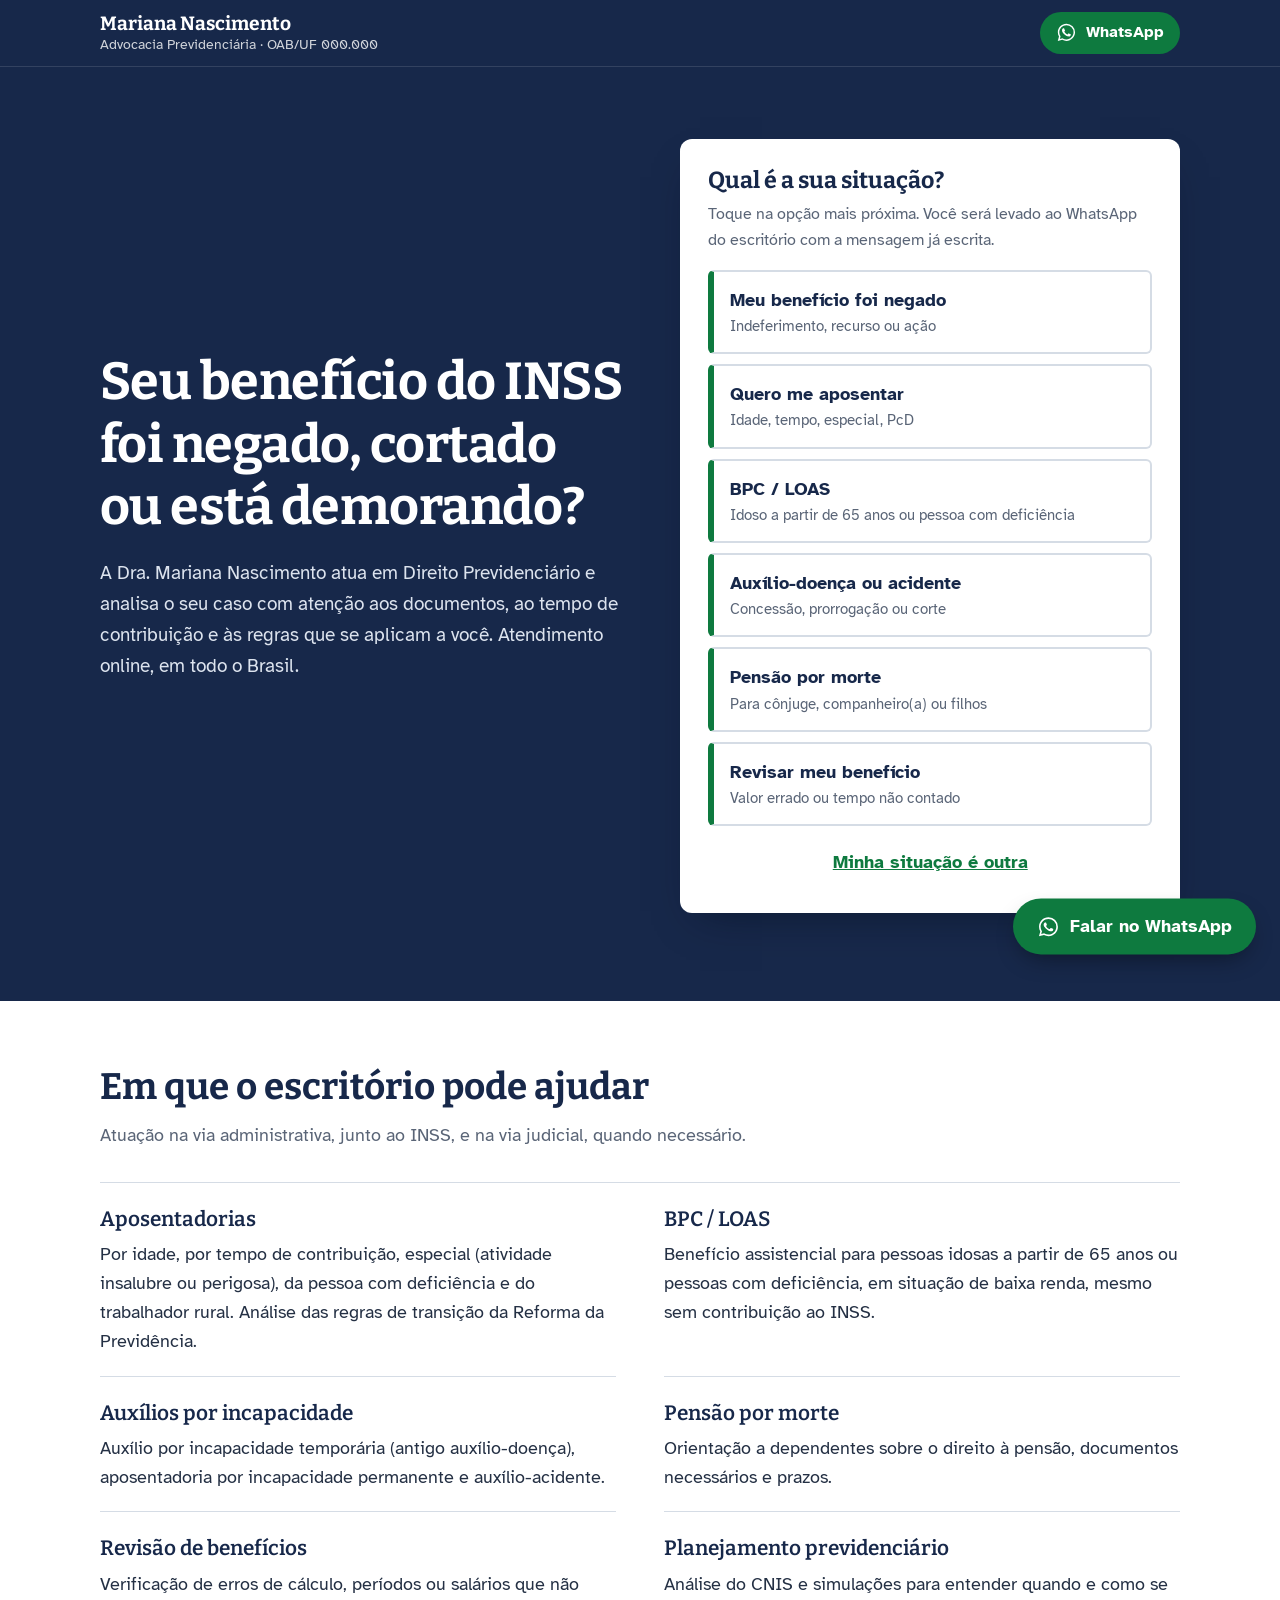
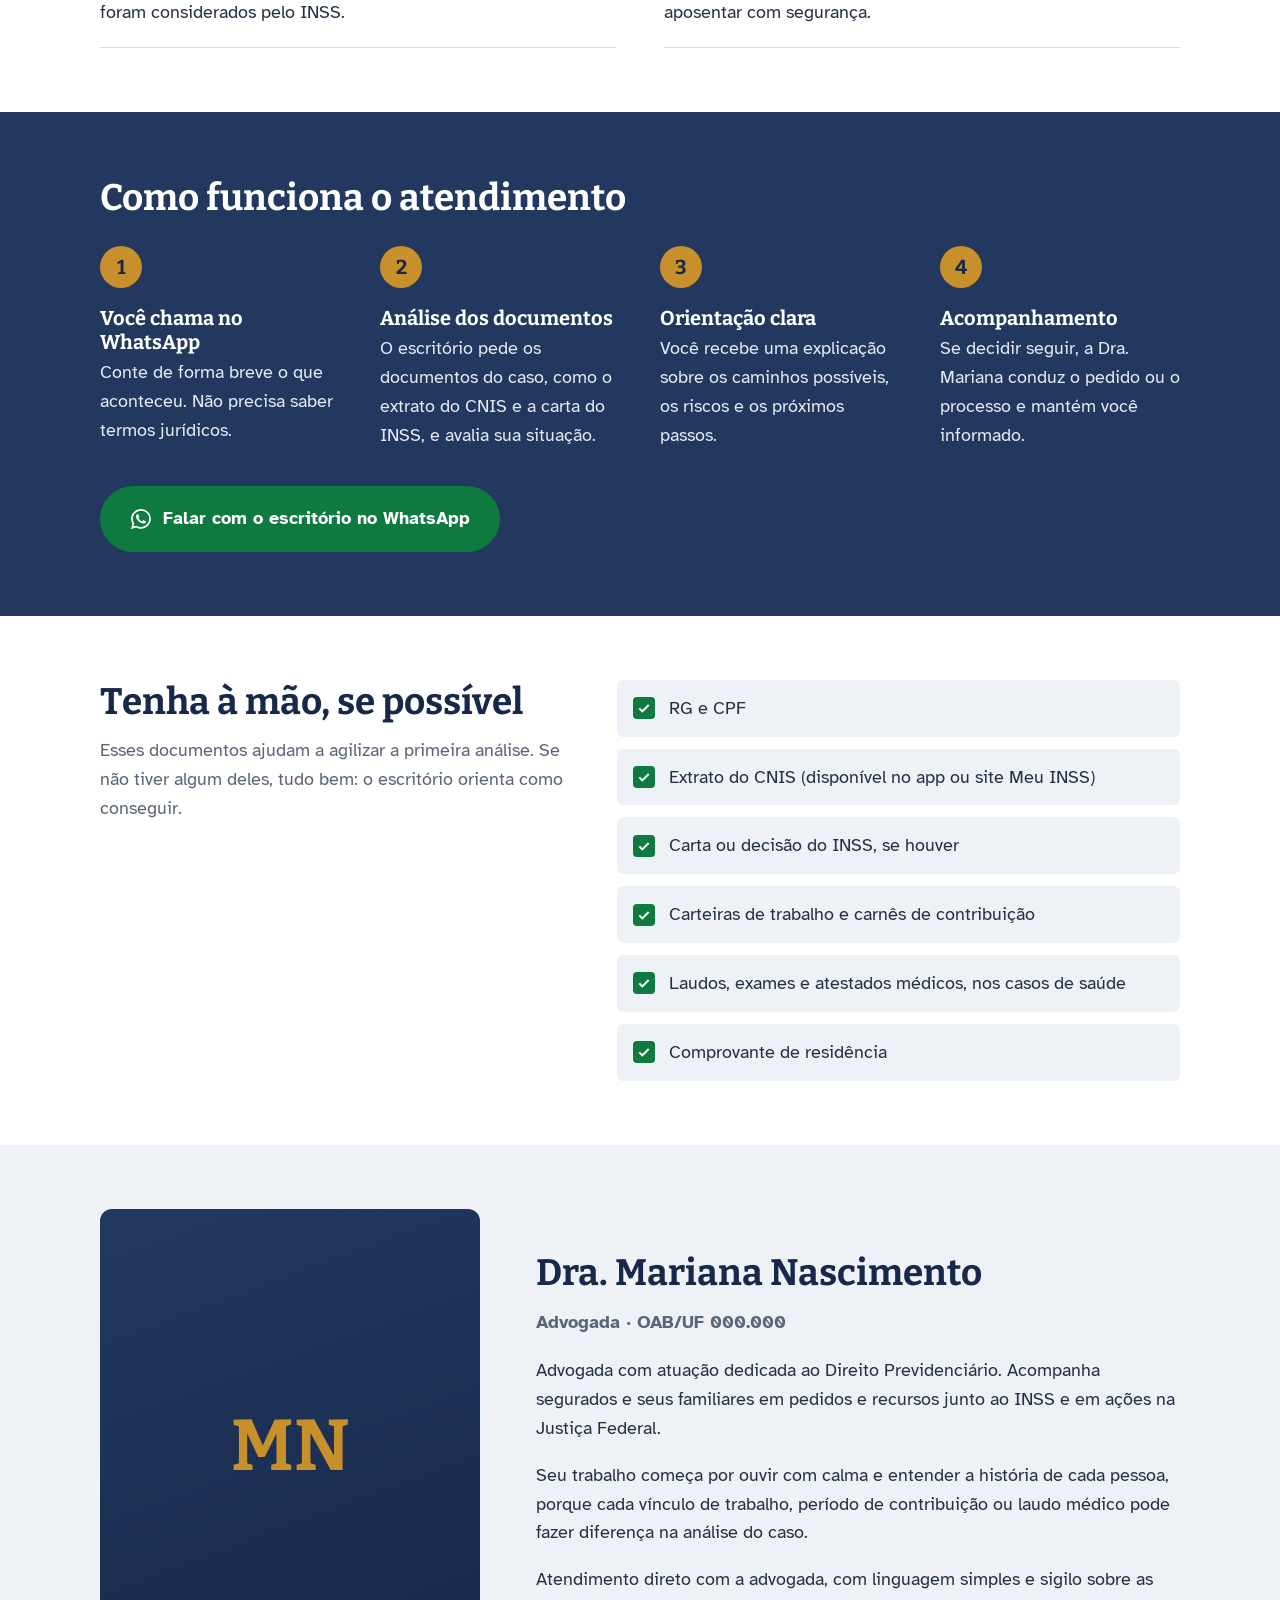
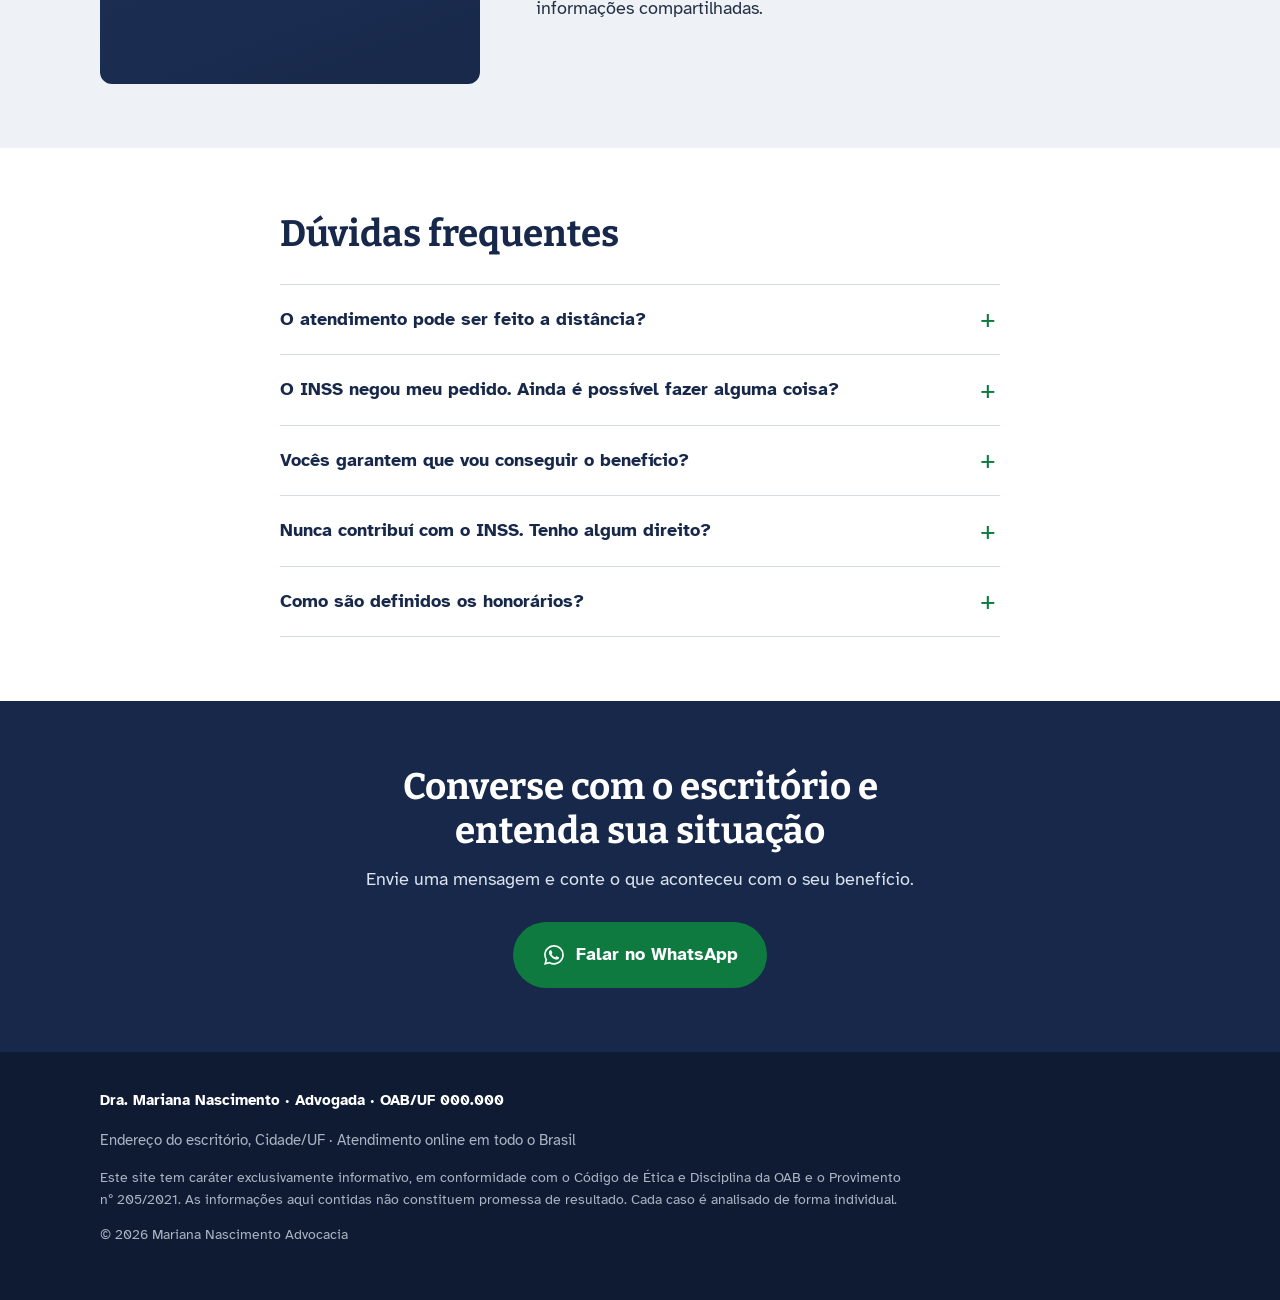
==== index.html @ aece4ea6 "Landing page Dra. Mariana Nascimento - versão para aprovação Co-Authored-By: Claude Opus 5.5 <norepl" ====
<!DOCTYPE html>
<html lang="pt-BR">
<head>
<meta charset="UTF-8">
<meta name="viewport" content="width=device-width, initial-scale=1">
<title>Dra. Mariana Nascimento | Advocacia Previdenciária</title>
<meta name="description" content="Orientação jurídica em aposentadorias, BPC/LOAS, auxílios, pensão por morte e revisão de benefícios do INSS. Atendimento pelo WhatsApp, online em todo o Brasil.">
<meta name="robots" content="noindex, nofollow"><!-- remover após aprovação -->
<meta property="og:title" content="Dra. Mariana Nascimento | Advocacia Previdenciária">
<meta property="og:description" content="Aposentadorias, BPC/LOAS, auxílios, pensões e revisões do INSS. Fale com o escritório pelo WhatsApp.">
<meta name="theme-color" content="#17284A">
<link rel="preconnect" href="https://fonts.googleapis.com">
<link rel="preconnect" href="https://fonts.gstatic.com" crossorigin>
<link href="https://fonts.googleapis.com/css2?family=Atkinson+Hyperlegible:wght@400;700&family=Bitter:wght@500;600;700&display=swap" rel="stylesheet">
<link rel="stylesheet" href="style.css">

<!-- Google Ads: substitua AW-XXXXXXXXX e o rótulo de conversão em script.js -->
<!--
<script async src="https://www.googletagmanager.com/gtag/js?id=AW-XXXXXXXXX"></script>
<script>window.dataLayer=window.dataLayer||[];function gtag(){dataLayer.push(arguments);}gtag('js',new Date());gtag('config','AW-XXXXXXXXX');</script>
-->
</head>
<body>

<header class="topbar">
  <div class="wrap topbar__inner">
    <div class="brand">
      <span class="brand__name">Mariana Nascimento</span>
      <span class="brand__meta">Advocacia Previdenciária · OAB/UF 000.000</span>
    </div>
    <a class="btn btn--wa btn--sm js-wa" data-msg="Olá! Vim pelo site e gostaria de falar com o escritório sobre uma questão com o INSS." href="#">
      <svg class="ico" aria-hidden="true"><use href="#wa"/></svg> WhatsApp
    </a>
  </div>
</header>

<main>

<!-- HERO -->
<section class="hero">
  <div class="wrap hero__grid">
    <div class="hero__text">
      <h1>Seu benefício do INSS foi negado, cortado ou está demorando?</h1>
      <p class="lead">A Dra. Mariana Nascimento atua em Direito Previdenciário e analisa o seu caso com atenção aos documentos, ao tempo de contribuição e às regras que se aplicam a você. Atendimento online, em todo o Brasil.</p>
    </div>

    <div class="picker" aria-labelledby="picker-title">
      <h2 id="picker-title" class="picker__title">Qual é a sua situação?</h2>
      <p class="picker__hint">Toque na opção mais próxima. Você será levado ao WhatsApp do escritório com a mensagem já escrita.</p>
      <ul class="picker__list">
        <li><a class="situ js-wa" href="#" data-msg="Olá! Meu pedido de benefício foi NEGADO pelo INSS e gostaria de uma análise do meu caso.">
          <span class="situ__t">Meu benefício foi negado</span><span class="situ__d">Indeferimento, recurso ou ação</span></a></li>
        <li><a class="situ js-wa" href="#" data-msg="Olá! Quero me APOSENTAR e gostaria de saber quais regras se aplicam ao meu caso.">
          <span class="situ__t">Quero me aposentar</span><span class="situ__d">Idade, tempo, especial, PcD</span></a></li>
        <li><a class="situ js-wa" href="#" data-msg="Olá! Gostaria de orientação sobre o BPC/LOAS (benefício para idoso ou pessoa com deficiência).">
          <span class="situ__t">BPC / LOAS</span><span class="situ__d">Idoso a partir de 65 anos ou pessoa com deficiência</span></a></li>
        <li><a class="situ js-wa" href="#" data-msg="Olá! Preciso de orientação sobre AUXÍLIO POR INCAPACIDADE (auxílio-doença) ou auxílio-acidente.">
          <span class="situ__t">Auxílio-doença ou acidente</span><span class="situ__d">Concessão, prorrogação ou corte</span></a></li>
        <li><a class="situ js-wa" href="#" data-msg="Olá! Gostaria de orientação sobre PENSÃO POR MORTE.">
          <span class="situ__t">Pensão por morte</span><span class="situ__d">Para cônjuge, companheiro(a) ou filhos</span></a></li>
        <li><a class="situ js-wa" href="#" data-msg="Olá! Já recebo um benefício e gostaria de saber se o valor pode ser REVISADO.">
          <span class="situ__t">Revisar meu benefício</span><span class="situ__d">Valor errado ou tempo não contado</span></a></li>
      </ul>
      <a class="other js-wa" href="#" data-msg="Olá! Vim pelo site e minha situação com o INSS é outra. Posso explicar?">Minha situação é outra</a>
    </div>
  </div>
</section>

<!-- AREAS -->
<section class="section" id="areas">
  <div class="wrap">
    <h2 class="h2">Em que o escritório pode ajudar</h2>
    <p class="section__intro">Atuação na via administrativa, junto ao INSS, e na via judicial, quando necessário.</p>
    <dl class="areas">
      <div class="area"><dt>Aposentadorias</dt><dd>Por idade, por tempo de contribuição, especial (atividade insalubre ou perigosa), da pessoa com deficiência e do trabalhador rural. Análise das regras de transição da Reforma da Previdência.</dd></div>
      <div class="area"><dt>BPC / LOAS</dt><dd>Benefício assistencial para pessoas idosas a partir de 65 anos ou pessoas com deficiência, em situação de baixa renda, mesmo sem contribuição ao INSS.</dd></div>
      <div class="area"><dt>Auxílios por incapacidade</dt><dd>Auxílio por incapacidade temporária (antigo auxílio-doença), aposentadoria por incapacidade permanente e auxílio-acidente.</dd></div>
      <div class="area"><dt>Pensão por morte</dt><dd>Orientação a dependentes sobre o direito à pensão, documentos necessários e prazos.</dd></div>
      <div class="area"><dt>Revisão de benefícios</dt><dd>Verificação de erros de cálculo, períodos ou salários que não foram considerados pelo INSS.</dd></div>
      <div class="area"><dt>Planejamento previdenciário</dt><dd>Análise do CNIS e simulações para entender quando e como se aposentar com segurança.</dd></div>
    </dl>
  </div>
</section>

<!-- COMO FUNCIONA -->
<section class="section section--ink" id="como-funciona">
  <div class="wrap">
    <h2 class="h2">Como funciona o atendimento</h2>
    <ol class="steps">
      <li><h3>Você chama no WhatsApp</h3><p>Conte de forma breve o que aconteceu. Não precisa saber termos jurídicos.</p></li>
      <li><h3>Análise dos documentos</h3><p>O escritório pede os documentos do caso, como o extrato do CNIS e a carta do INSS, e avalia sua situação.</p></li>
      <li><h3>Orientação clara</h3><p>Você recebe uma explicação sobre os caminhos possíveis, os riscos e os próximos passos.</p></li>
      <li><h3>Acompanhamento</h3><p>Se decidir seguir, a Dra. Mariana conduz o pedido ou o processo e mantém você informado.</p></li>
    </ol>
    <a class="btn btn--wa btn--lg js-wa" href="#" data-msg="Olá! Vim pelo site e gostaria de iniciar o atendimento sobre meu caso com o INSS.">
      <svg class="ico" aria-hidden="true"><use href="#wa"/></svg> Falar com o escritório no WhatsApp
    </a>
  </div>
</section>

<!-- DOCUMENTOS -->
<section class="section" id="documentos">
  <div class="wrap docs">
    <div>
      <h2 class="h2">Tenha à mão, se possível</h2>
      <p class="section__intro">Esses documentos ajudam a agilizar a primeira análise. Se não tiver algum deles, tudo bem: o escritório orienta como conseguir.</p>
    </div>
    <ul class="checklist">
      <li>RG e CPF</li>
      <li>Extrato do CNIS (disponível no app ou site Meu INSS)</li>
      <li>Carta ou decisão do INSS, se houver</li>
      <li>Carteiras de trabalho e carnês de contribuição</li>
      <li>Laudos, exames e atestados médicos, nos casos de saúde</li>
      <li>Comprovante de residência</li>
    </ul>
  </div>
</section>

<!-- SOBRE -->
<section class="section section--paper" id="sobre">
  <div class="wrap about">
    <figure class="about__photo">
      <!-- Substitua por <img src="mariana.jpg" alt="Dra. Mariana Nascimento"> -->
      <div class="photo-ph" role="img" aria-label="Foto da Dra. Mariana Nascimento">
        <span>MN</span>
      </div>
    </figure>
    <div class="about__text">
      <h2 class="h2">Dra. Mariana Nascimento</h2>
      <p class="about__oab">Advogada · OAB/UF 000.000</p>
      <p>Advogada com atuação dedicada ao Direito Previdenciário. Acompanha segurados e seus familiares em pedidos e recursos junto ao INSS e em ações na Justiça Federal.</p>
      <p>Seu trabalho começa por ouvir com calma e entender a história de cada pessoa, porque cada vínculo de trabalho, período de contribuição ou laudo médico pode fazer diferença na análise do caso.</p>
      <p>Atendimento direto com a advogada, com linguagem simples e sigilo sobre as informações compartilhadas.</p>
      <!-- Inserir formação e pós-graduação reais da Dra. Mariana -->
    </div>
  </div>
</section>

<!-- FAQ -->
<section class="section" id="duvidas">
  <div class="wrap wrap--narrow">
    <h2 class="h2">Dúvidas frequentes</h2>
    <div class="faq">
      <details>
        <summary>O atendimento pode ser feito a distância?</summary>
        <p>Sim. O atendimento é feito pelo WhatsApp e, quando necessário, por chamada de vídeo. Os documentos podem ser enviados por foto ou PDF. Assim é possível atender pessoas de qualquer estado.</p>
      </details>
      <details>
        <summary>O INSS negou meu pedido. Ainda é possível fazer alguma coisa?</summary>
        <p>Em muitos casos, sim. Pode ser possível apresentar recurso administrativo ou buscar o direito na Justiça. Cada situação depende dos motivos da negativa e dos documentos disponíveis, por isso a análise individual é importante.</p>
      </details>
      <details>
        <summary>Vocês garantem que vou conseguir o benefício?</summary>
        <p>Não. Pelo Código de Ética da OAB, nenhum advogado pode prometer resultado. O compromisso do escritório é com uma análise técnica, honesta e transparente sobre as chances e os caminhos do seu caso.</p>
      </details>
      <details>
        <summary>Nunca contribuí com o INSS. Tenho algum direito?</summary>
        <p>Pessoas idosas a partir de 65 anos ou pessoas com deficiência em situação de baixa renda podem ter direito ao BPC/LOAS, que não exige contribuição. Os critérios de renda e de deficiência precisam ser avaliados.</p>
      </details>
      <details>
        <summary>Como são definidos os honorários?</summary>
        <p>Os honorários são explicados com clareza antes de qualquer contratação, de acordo com o tipo de caso e a tabela da OAB. Nada é cobrado sem que você esteja de acordo.</p>
      </details>
    </div>
  </div>
</section>

<!-- CTA FINAL -->
<section class="final">
  <div class="wrap final__inner">
    <h2>Converse com o escritório e entenda sua situação</h2>
    <p>Envie uma mensagem e conte o que aconteceu com o seu benefício.</p>
    <a class="btn btn--wa btn--lg js-wa" href="#" data-msg="Olá! Vim pelo site e gostaria de falar sobre meu caso com o INSS.">
      <svg class="ico" aria-hidden="true"><use href="#wa"/></svg> Falar no WhatsApp
    </a>
  </div>
</section>

</main>

<footer class="footer">
  <div class="wrap">
    <p class="footer__name">Dra. Mariana Nascimento · Advogada · OAB/UF 000.000</p>
    <p>Endereço do escritório, Cidade/UF · Atendimento online em todo o Brasil</p>
    <p class="footer__legal">Este site tem caráter exclusivamente informativo, em conformidade com o Código de Ética e Disciplina da OAB e o Provimento nº 205/2021. As informações aqui contidas não constituem promessa de resultado. Cada caso é analisado de forma individual.</p>
    <p class="footer__legal">© <span id="ano">2026</span> Mariana Nascimento Advocacia</p>
  </div>
</footer>

<!-- Barra fixa do WhatsApp (celular) -->
<a class="sticky-wa js-wa" href="#" data-msg="Olá! Vim pelo site e gostaria de falar com o escritório sobre uma questão com o INSS." aria-label="Falar no WhatsApp">
  <svg class="ico" aria-hidden="true"><use href="#wa"/></svg> Falar no WhatsApp
</a>

<svg width="0" height="0" style="position:absolute" aria-hidden="true">
  <symbol id="wa" viewBox="0 0 24 24"><path fill="currentColor" d="M12.04 2C6.58 2 2.13 6.45 2.13 11.91c0 1.75.46 3.45 1.32 4.95L2.05 22l5.25-1.38a9.9 9.9 0 0 0 4.74 1.21h.01c5.46 0 9.91-4.45 9.91-9.91A9.85 9.85 0 0 0 12.04 2Zm0 18.15h-.01a8.23 8.23 0 0 1-4.19-1.15l-.3-.18-3.12.82.83-3.04-.2-.31a8.2 8.2 0 0 1-1.26-4.38c0-4.54 3.7-8.23 8.25-8.23a8.2 8.2 0 0 1 8.23 8.24c0 4.54-3.7 8.23-8.23 8.23Zm4.52-6.16c-.25-.12-1.47-.72-1.7-.81-.22-.08-.39-.12-.56.13-.17.25-.64.81-.78.97-.14.17-.29.19-.54.06-.25-.12-1.05-.39-1.99-1.23-.74-.66-1.23-1.47-1.38-1.72-.14-.25-.02-.38.11-.51.11-.11.25-.29.37-.43.13-.15.17-.25.25-.42.08-.17.04-.31-.02-.43-.06-.13-.56-1.35-.77-1.85-.2-.48-.41-.42-.56-.43h-.48a.92.92 0 0 0-.67.31c-.23.25-.87.85-.87 2.08 0 1.22.89 2.4 1.02 2.57.12.17 1.75 2.67 4.24 3.74.59.26 1.05.41 1.41.52.59.19 1.13.16 1.56.1.48-.07 1.47-.6 1.67-1.18.21-.58.21-1.07.15-1.18-.06-.1-.23-.17-.48-.29Z"/></symbol>
</svg>

<script src="script.js"></script>
</body>
</html>
---- style.css ----
:root{
  --ink:#17284A;
  --ink-2:#22385F;
  --paper:#EEF2F6;
  --white:#FFFFFF;
  --text:#243044;
  --muted:#5A6577;
  --line:#D5DCE5;
  --wa:#0E7A3F;
  --wa-hover:#0A6232;
  --ochre:#C8902B;
  --serif:"Bitter", Georgia, serif;
  --sans:"Atkinson Hyperlegible", system-ui, -apple-system, "Segoe UI", sans-serif;
  --radius-sm:6px;
  --radius:12px;
}
*{box-sizing:border-box}
html{scroll-behavior:smooth;-webkit-text-size-adjust:100%}
body{margin:0;font-family:var(--sans);font-size:1.125rem;line-height:1.6;color:var(--text);background:var(--white)}
img{max-width:100%;display:block}
h1,h2,h3{font-family:var(--serif);color:var(--ink);line-height:1.2;margin:0}
p{margin:0 0 1em}
a{color:inherit}
:focus-visible{outline:3px solid var(--ochre);outline-offset:3px}

.wrap{width:100%;max-width:1120px;margin:0 auto;padding:0 20px}
.wrap--narrow{max-width:760px}

/* Buttons */
.btn{display:inline-flex;align-items:center;justify-content:center;gap:.55em;font-family:var(--sans);font-weight:700;text-decoration:none;border-radius:999px;transition:background-color .15s}
.btn--wa{background:var(--wa);color:var(--white)}
.btn--wa:hover{background:var(--wa-hover)}
.btn--sm{padding:.5em 1em;font-size:1rem}
.btn--lg{padding:1em 1.6em;font-size:1.15rem;min-height:56px}
.ico{width:1.3em;height:1.3em;flex:none}

/* Top bar */
.topbar{background:var(--ink);color:var(--white);border-bottom:1px solid rgba(255,255,255,.12)}
.topbar__inner{display:flex;align-items:center;justify-content:space-between;gap:16px;padding-top:12px;padding-bottom:12px}
.brand{display:flex;flex-direction:column;line-height:1.25}
.brand__name{font-family:var(--serif);font-weight:700;font-size:1.2rem}
.brand__meta{font-size:.85rem;opacity:.8}

/* Hero */
.hero{background:var(--ink);color:var(--white);padding:40px 0 56px}
.hero__grid{display:grid;gap:32px}
.hero h1{color:var(--white);font-size:clamp(2rem,6.4vw,3.25rem);font-weight:700;letter-spacing:-.01em;max-width:18ch}
.lead{font-size:1.2rem;margin-top:20px;color:#DCE3EE;max-width:36em}

.picker{background:var(--white);color:var(--text);border-radius:var(--radius);padding:24px 20px 20px;box-shadow:0 18px 40px -20px rgba(4,12,28,.6)}
.picker__title{font-size:1.45rem}
.picker__hint{color:var(--muted);font-size:1rem;margin:8px 0 16px}
.picker__list{list-style:none;margin:0;padding:0;display:grid;gap:10px}
.situ{display:flex;flex-direction:column;padding:14px 16px;min-height:56px;border:2px solid var(--line);border-left:6px solid var(--wa);border-radius:var(--radius-sm);text-decoration:none;background:var(--white);transition:border-color .15s, background-color .15s}
.situ:hover{border-color:var(--wa);background:#F3FAF6}
.situ__t{font-weight:700;font-size:1.1rem;color:var(--ink)}
.situ__d{font-size:.95rem;color:var(--muted)}
.other{display:block;text-align:center;margin-top:14px;font-weight:700;color:var(--wa);padding:8px}

/* Sections */
.section{padding:64px 0}
.section--paper{background:var(--paper)}
.section--ink{background:var(--ink-2);color:#E4EAF3}
.section--ink .h2,.section--ink h3{color:var(--white)}
.h2{font-size:clamp(1.65rem,4.5vw,2.3rem);margin-bottom:12px}
.section__intro{color:var(--muted);max-width:40em;margin-bottom:32px}

/* Areas */
.areas{margin:0;display:grid;gap:0;border-top:1px solid var(--line)}
.area{padding:20px 0;border-bottom:1px solid var(--line)}
.area dt{font-family:var(--serif);font-weight:600;font-size:1.3rem;color:var(--ink);margin-bottom:4px}
.area dd{margin:0;color:var(--text);max-width:42em}

/* Steps */
.steps{list-style:none;margin:28px 0 36px;padding:0;display:grid;gap:24px;counter-reset:s}
.steps li{counter-increment:s;position:relative;padding-left:60px}
.steps li::before{content:counter(s);position:absolute;left:0;top:-2px;width:42px;height:42px;border-radius:50%;background:var(--ochre);color:var(--ink);font-family:var(--serif);font-weight:700;font-size:1.25rem;display:flex;align-items:center;justify-content:center}
.steps h3{font-size:1.25rem;margin-bottom:4px}
.steps p{margin:0}

/* Docs */
.docs{display:grid;gap:8px}
.checklist{list-style:none;margin:0;padding:0;display:grid;gap:12px}
.checklist li{position:relative;padding:14px 16px 14px 52px;background:var(--paper);border-radius:var(--radius-sm)}
.checklist li::before{content:"";position:absolute;left:16px;top:50%;width:22px;height:22px;margin-top:-11px;border-radius:4px;background:var(--wa) url("data:image/svg+xml,%3Csvg xmlns='http://www.w3.org/2000/svg' viewBox='0 0 24 24'%3E%3Cpath fill='none' stroke='white' stroke-width='3' d='M5 12.5l4.5 4.5L19 7.5'/%3E%3C/svg%3E") center/16px no-repeat}

/* About */
.about{display:grid;gap:32px;align-items:center}
.about__photo{margin:0}
.photo-ph{aspect-ratio:4/5;max-width:380px;border-radius:var(--radius);background:linear-gradient(160deg,var(--ink-2),var(--ink));display:flex;align-items:center;justify-content:center}
.photo-ph span{font-family:var(--serif);font-size:4.5rem;color:var(--ochre);font-weight:700}
.about__oab{color:var(--muted);font-weight:700;margin-bottom:20px}
.about__text p{max-width:38em}

/* FAQ */
.faq{margin-top:28px;border-top:1px solid var(--line)}
.faq details{border-bottom:1px solid var(--line)}
.faq summary{cursor:pointer;list-style:none;padding:20px 40px 20px 0;font-weight:700;font-size:1.15rem;color:var(--ink);position:relative}
.faq summary::-webkit-details-marker{display:none}
.faq summary::after{content:"+";position:absolute;right:4px;top:50%;transform:translateY(-50%);font-size:1.6rem;color:var(--wa);font-weight:400;transition:transform .2s}
.faq details[open] summary::after{transform:translateY(-50%) rotate(45deg)}
.faq details p{padding-bottom:20px;margin:0}

/* Final CTA */
.final{background:var(--ink);color:#DCE3EE;padding:64px 0;text-align:center}
.final h2{color:var(--white);font-size:clamp(1.65rem,4.5vw,2.3rem);max-width:22ch;margin:0 auto 12px}
.final p{margin-bottom:28px}

/* Footer */
.footer{background:#0F1B33;color:#AAB4C3;padding:36px 0 110px;font-size:.95rem}
.footer__name{color:var(--white);font-weight:700}
.footer__legal{font-size:.85rem;max-width:60em}

/* Sticky WhatsApp (mobile) */
.sticky-wa{position:fixed;left:12px;right:12px;bottom:12px;z-index:50;display:flex;align-items:center;justify-content:center;gap:.55em;min-height:56px;background:var(--wa);color:var(--white);font-weight:700;font-size:1.1rem;text-decoration:none;border-radius:999px;box-shadow:0 10px 24px -8px rgba(0,0,0,.45);transform:translateY(140%);transition:transform .25s ease}
.sticky-wa.is-visible{transform:none}

/* Larger screens */
@media (min-width:720px){
  .areas{grid-template-columns:1fr 1fr;column-gap:48px}
  .steps{grid-template-columns:1fr 1fr;column-gap:40px}
  .docs{grid-template-columns:1fr 1.2fr;gap:48px;align-items:start}
  .about{grid-template-columns:minmax(260px,380px) 1fr;gap:56px}
}
@media (min-width:960px){
  .hero{padding:72px 0 88px}
  .hero__grid{grid-template-columns:1.05fr 1fr;gap:56px;align-items:center}
  .picker{padding:28px}
  .steps{grid-template-columns:repeat(4,1fr)}
  .steps li{padding-left:0;padding-top:58px}
  .sticky-wa{left:auto;right:24px;bottom:24px;padding:0 24px}
  .footer{padding-bottom:40px}
}
@media (prefers-reduced-motion:reduce){
  *{transition:none!important;scroll-behavior:auto!important}
}
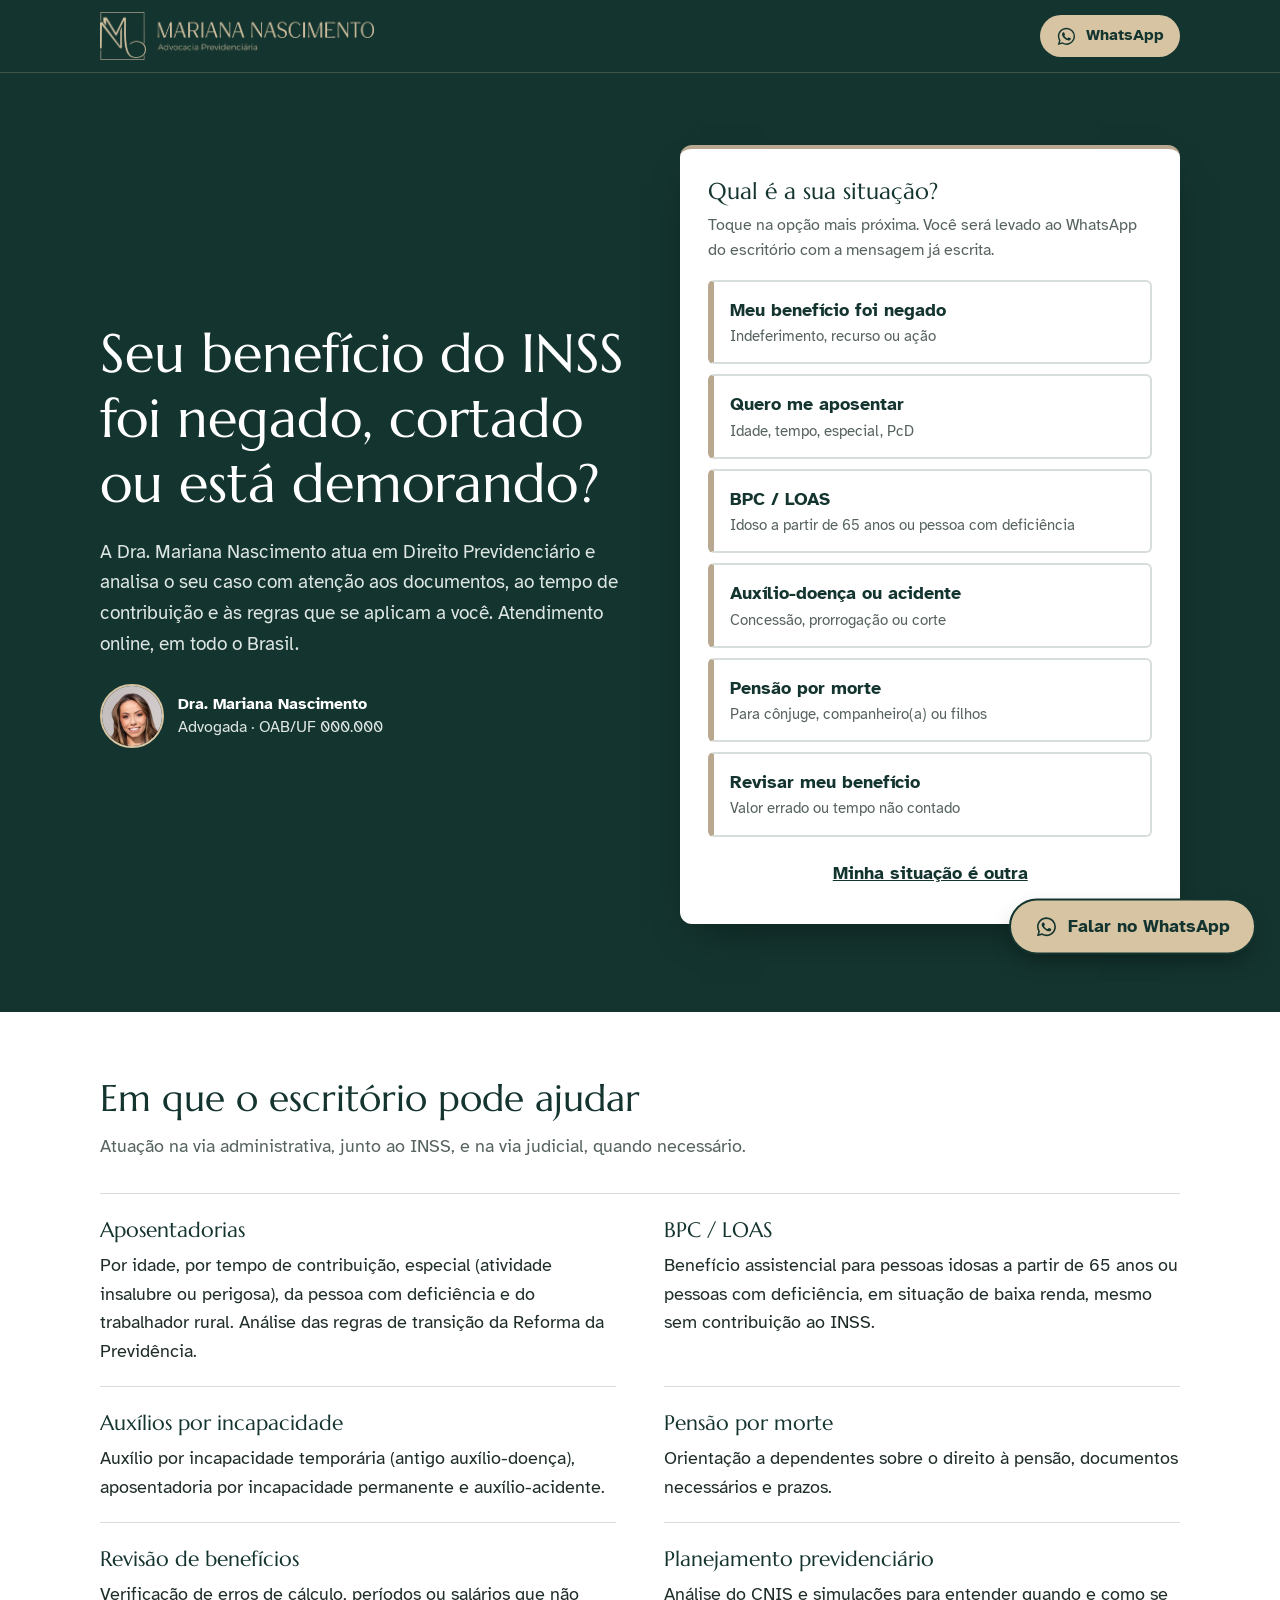
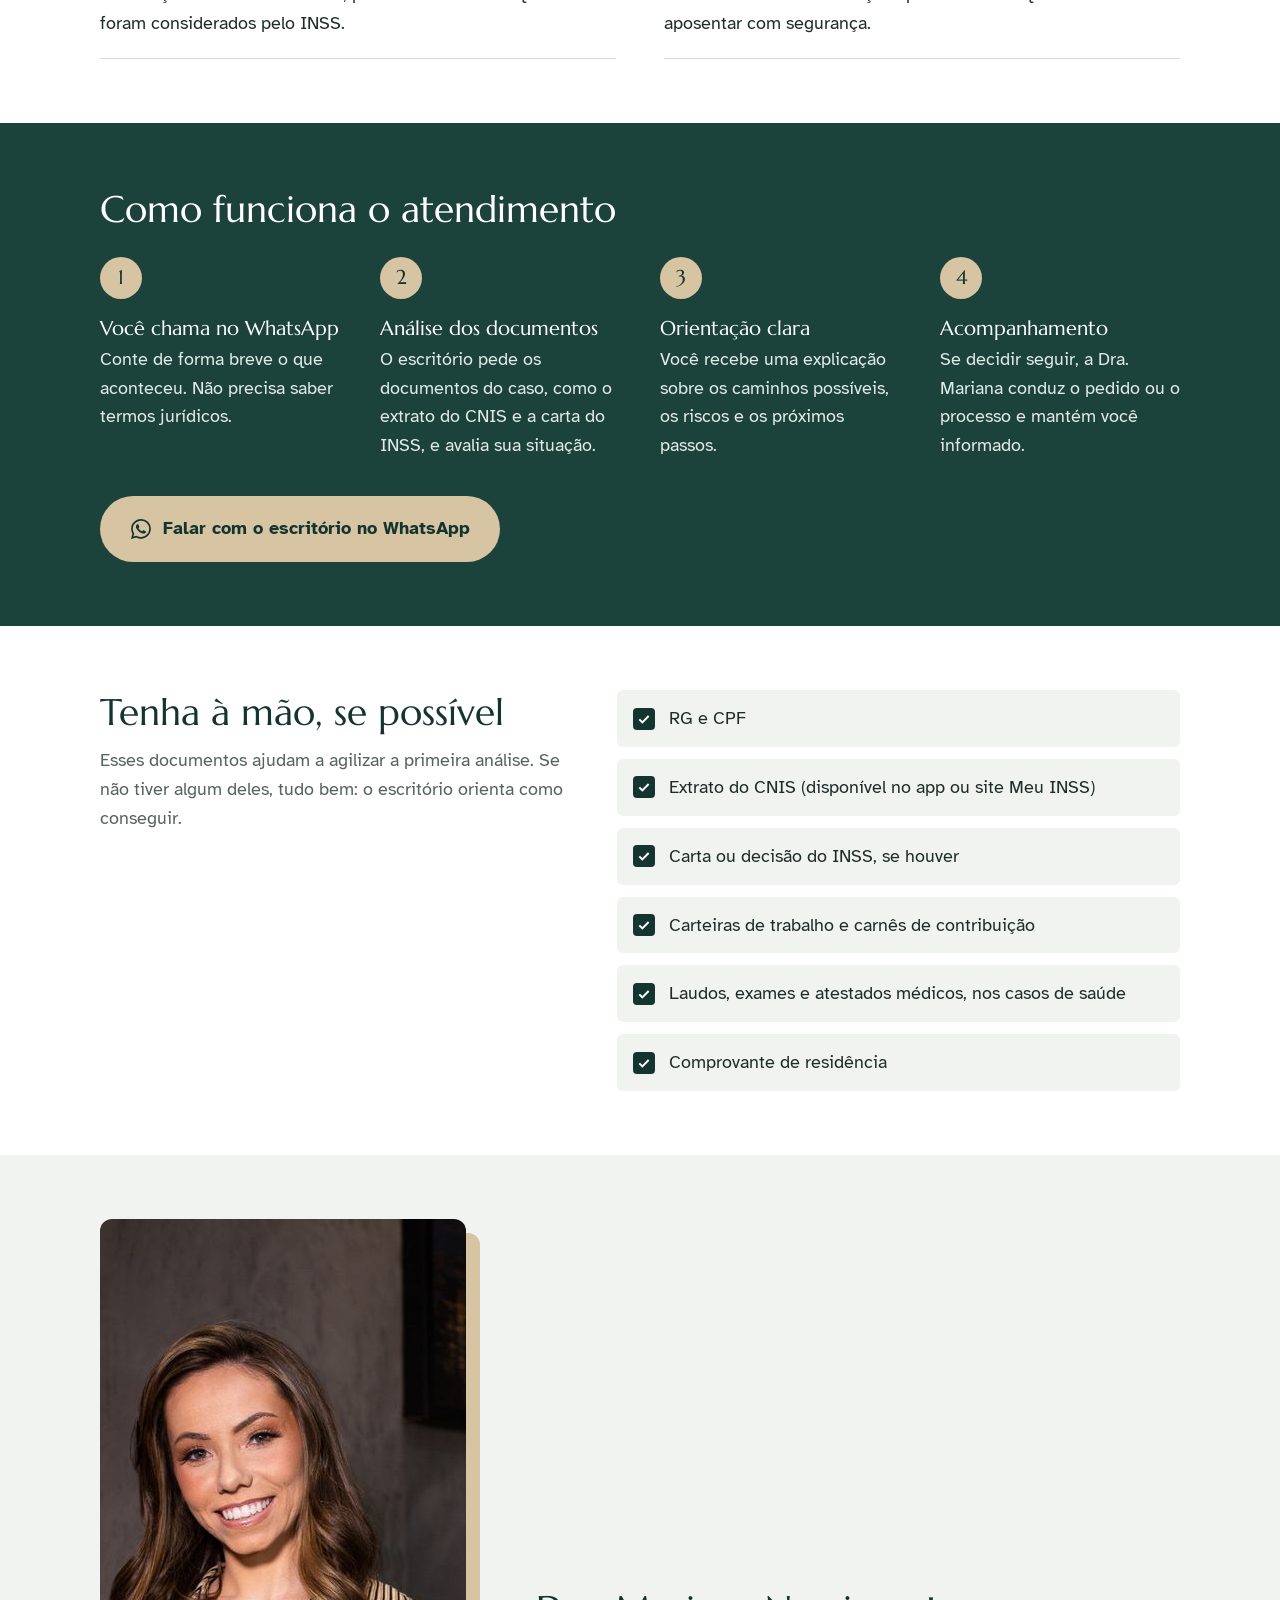
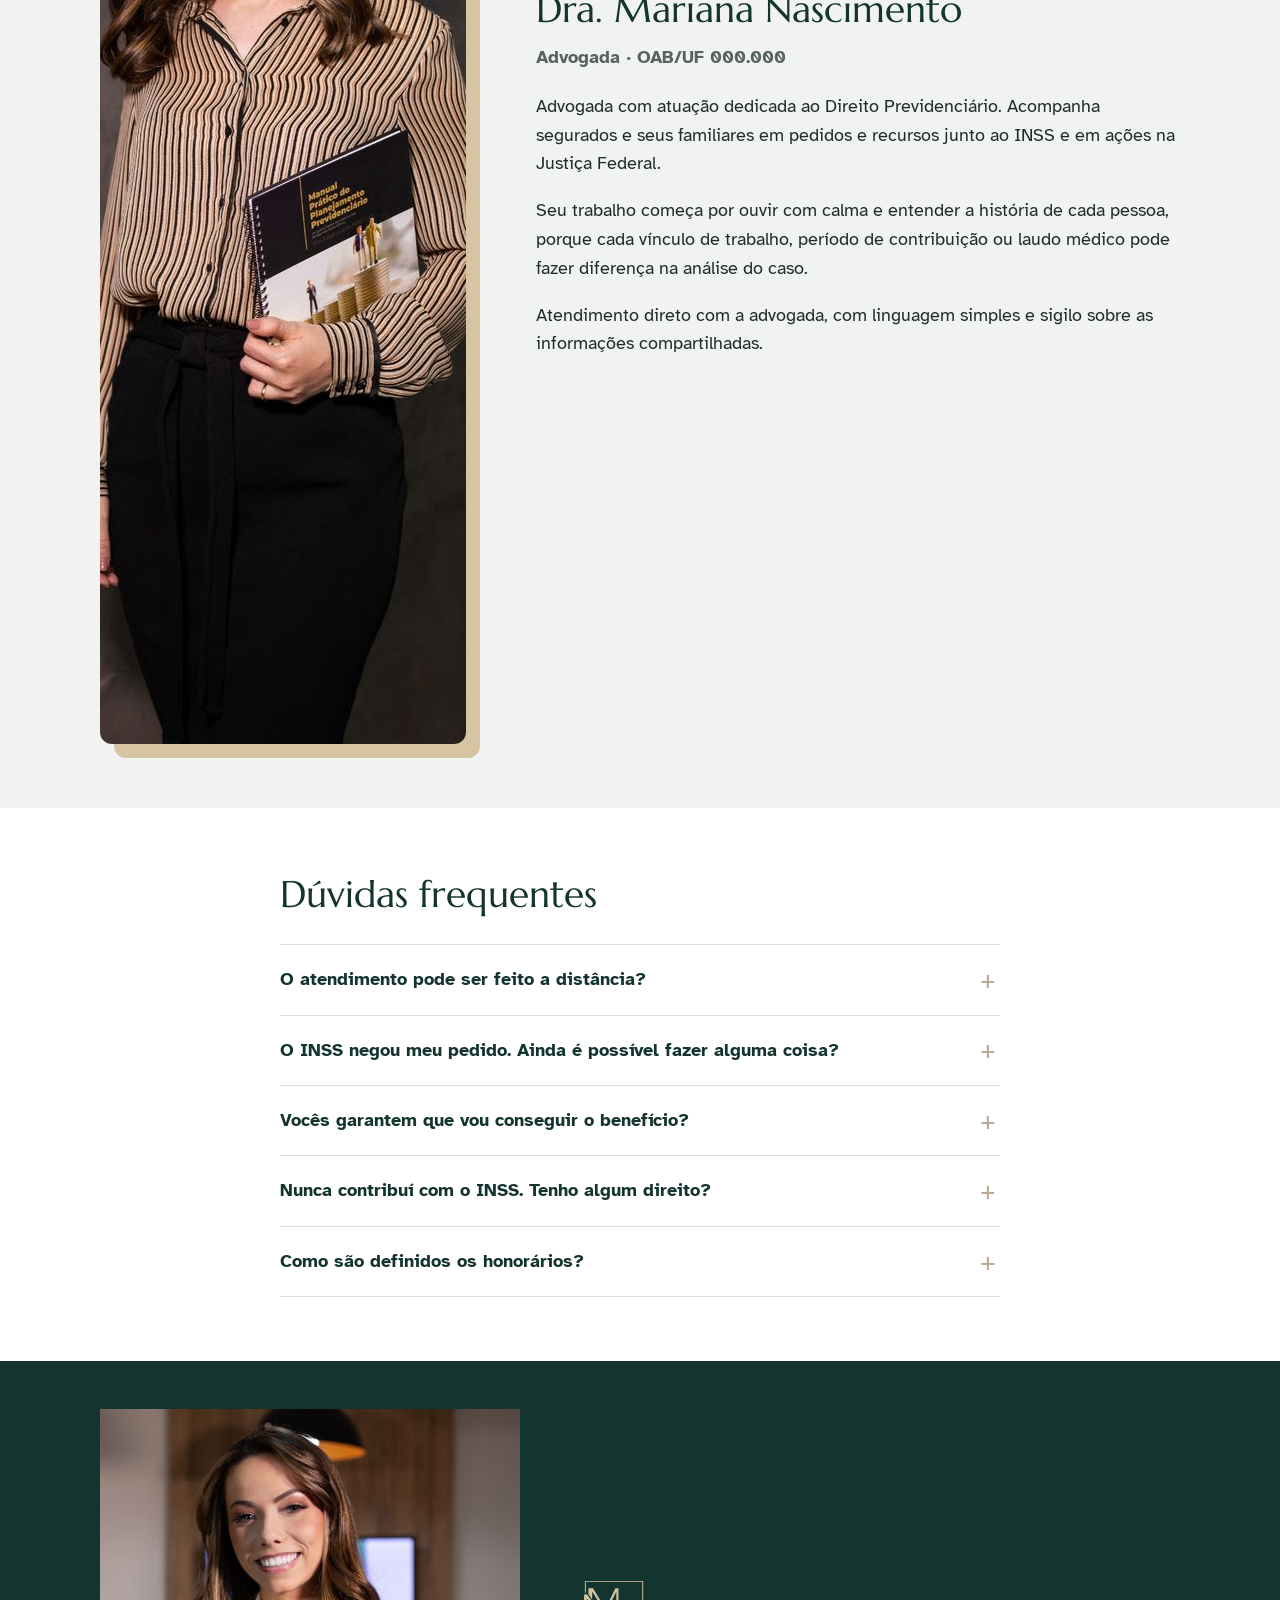
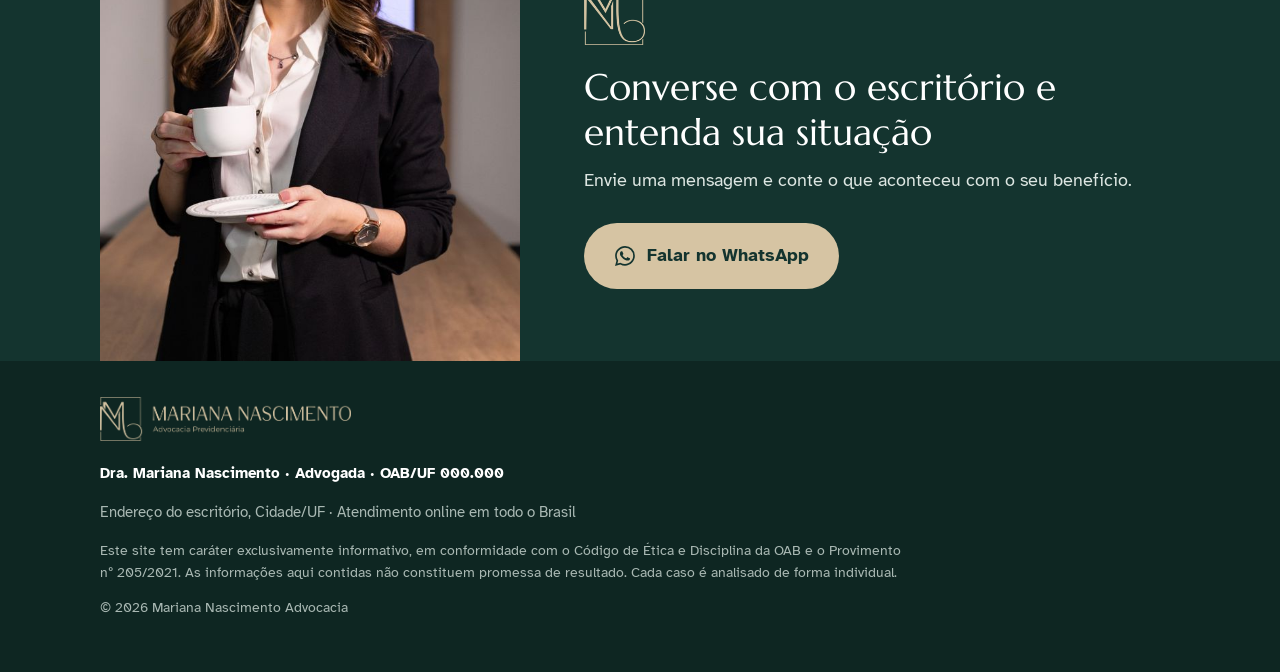
==== commit ddd08ea5: "Aplica identidade visual (logo, cores) e fotos da Dra. Mariana Co-Authored-By: Claude Opus 5.5 <nore" ====
--- a/index.html
+++ b/index.html
@@ -8,10 +8,12 @@
 <meta name="robots" content="noindex, nofollow"><!-- remover após aprovação -->
 <meta property="og:title" content="Dra. Mariana Nascimento | Advocacia Previdenciária">
 <meta property="og:description" content="Aposentadorias, BPC/LOAS, auxílios, pensões e revisões do INSS. Fale com o escritório pelo WhatsApp.">
-<meta name="theme-color" content="#17284A">
+<meta name="theme-color" content="#14342F">
+<meta property="og:image" content="img/og.jpg">
+<link rel="icon" type="image/png" href="img/mark-green.png">
 <link rel="preconnect" href="https://fonts.googleapis.com">
 <link rel="preconnect" href="https://fonts.gstatic.com" crossorigin>
-<link href="https://fonts.googleapis.com/css2?family=Atkinson+Hyperlegible:wght@400;700&family=Bitter:wght@500;600;700&display=swap" rel="stylesheet">
+<link href="https://fonts.googleapis.com/css2?family=Atkinson+Hyperlegible:wght@400;700&family=Marcellus&display=swap" rel="stylesheet">
 <link rel="stylesheet" href="style.css">
 
 <!-- Google Ads: substitua AW-XXXXXXXXX e o rótulo de conversão em script.js -->
@@ -24,10 +26,9 @@
 
 <header class="topbar">
   <div class="wrap topbar__inner">
-    <div class="brand">
-      <span class="brand__name">Mariana Nascimento</span>
-      <span class="brand__meta">Advocacia Previdenciária · OAB/UF 000.000</span>
-    </div>
+    <a class="brand" href="#" aria-label="Mariana Nascimento Advocacia Previdenciária">
+      <img class="brand__logo" src="img/logo-h-gold.png" alt="Mariana Nascimento, Advocacia Previdenciária" width="1141" height="200">
+    </a>
     <a class="btn btn--wa btn--sm js-wa" data-msg="Olá! Vim pelo site e gostaria de falar com o escritório sobre uma questão com o INSS." href="#">
       <svg class="ico" aria-hidden="true"><use href="#wa"/></svg> WhatsApp
     </a>
@@ -42,6 +43,10 @@
     <div class="hero__text">
       <h1>Seu benefício do INSS foi negado, cortado ou está demorando?</h1>
       <p class="lead">A Dra. Mariana Nascimento atua em Direito Previdenciário e analisa o seu caso com atenção aos documentos, ao tempo de contribuição e às regras que se aplicam a você. Atendimento online, em todo o Brasil.</p>
+      <div class="byline">
+        <img src="img/mariana-avatar.jpg" alt="" width="240" height="240">
+        <p><strong>Dra. Mariana Nascimento</strong><br>Advogada · OAB/UF 000.000</p>
+      </div>
     </div>
 
     <div class="picker" aria-labelledby="picker-title">
@@ -120,10 +125,7 @@
 <section class="section section--paper" id="sobre">
   <div class="wrap about">
     <figure class="about__photo">
-      <!-- Substitua por <img src="mariana.jpg" alt="Dra. Mariana Nascimento"> -->
-      <div class="photo-ph" role="img" aria-label="Foto da Dra. Mariana Nascimento">
-        <span>MN</span>
-      </div>
+      <img src="img/mariana-sobre.jpg" alt="Dra. Mariana Nascimento segurando um manual de planejamento previdenciário" width="760" height="1125" loading="lazy">
     </figure>
     <div class="about__text">
       <h2 class="h2">Dra. Mariana Nascimento</h2>
@@ -168,11 +170,15 @@
 <!-- CTA FINAL -->
 <section class="final">
   <div class="wrap final__inner">
+    <img class="final__photo" src="img/mariana-cafe.jpg" alt="Dra. Mariana Nascimento no escritório" width="620" height="814" loading="lazy">
+    <div class="final__text">
+    <img class="final__mark" src="img/mark-gold.png" alt="" width="114" height="120">
     <h2>Converse com o escritório e entenda sua situação</h2>
     <p>Envie uma mensagem e conte o que aconteceu com o seu benefício.</p>
     <a class="btn btn--wa btn--lg js-wa" href="#" data-msg="Olá! Vim pelo site e gostaria de falar sobre meu caso com o INSS.">
       <svg class="ico" aria-hidden="true"><use href="#wa"/></svg> Falar no WhatsApp
     </a>
+    </div>
   </div>
 </section>
 
@@ -180,6 +186,7 @@
 
 <footer class="footer">
   <div class="wrap">
+    <img class="footer__logo" src="img/logo-h-gold.png" alt="Mariana Nascimento, Advocacia Previdenciária" width="1141" height="200" loading="lazy">
     <p class="footer__name">Dra. Mariana Nascimento · Advogada · OAB/UF 000.000</p>
     <p>Endereço do escritório, Cidade/UF · Atendimento online em todo o Brasil</p>
     <p class="footer__legal">Este site tem caráter exclusivamente informativo, em conformidade com o Código de Ética e Disciplina da OAB e o Provimento nº 205/2021. As informações aqui contidas não constituem promessa de resultado. Cada caso é analisado de forma individual.</p>
--- a/style.css
+++ b/style.css
@@ -1,15 +1,17 @@
 :root{
-  --ink:#17284A;
-  --ink-2:#22385F;
-  --paper:#EEF2F6;
+  --ink:#14342F;
+  --ink-2:#1B433C;
+  --deep:#0E2622;
+  --paper:#F1F3F1;
   --white:#FFFFFF;
-  --text:#243044;
-  --muted:#5A6577;
-  --line:#D5DCE5;
-  --wa:#0E7A3F;
-  --wa-hover:#0A6232;
-  --ochre:#C8902B;
-  --serif:"Bitter", Georgia, serif;
+  --text:#1F2D2A;
+  --muted:#56635F;
+  --line:#D6DDDA;
+  --gold:#D6C4A3;
+  --gold-2:#B9A890;
+  --gold-hover:#E3D5BB;
+  --wa:#14342F;
+  --serif:"Marcellus", Georgia, serif;
   --sans:"Atkinson Hyperlegible", system-ui, -apple-system, "Segoe UI", sans-serif;
   --radius-sm:6px;
   --radius:12px;
@@ -18,49 +20,52 @@
 html{scroll-behavior:smooth;-webkit-text-size-adjust:100%}
 body{margin:0;font-family:var(--sans);font-size:1.125rem;line-height:1.6;color:var(--text);background:var(--white)}
 img{max-width:100%;display:block}
-h1,h2,h3{font-family:var(--serif);color:var(--ink);line-height:1.2;margin:0}
+h1,h2,h3{font-family:var(--serif);font-weight:400;color:var(--ink);line-height:1.2;margin:0}
 p{margin:0 0 1em}
 a{color:inherit}
-:focus-visible{outline:3px solid var(--ochre);outline-offset:3px}
+:focus-visible{outline:3px solid var(--gold-2);outline-offset:3px}
 
 .wrap{width:100%;max-width:1120px;margin:0 auto;padding:0 20px}
 .wrap--narrow{max-width:760px}
 
 /* Buttons */
 .btn{display:inline-flex;align-items:center;justify-content:center;gap:.55em;font-family:var(--sans);font-weight:700;text-decoration:none;border-radius:999px;transition:background-color .15s}
-.btn--wa{background:var(--wa);color:var(--white)}
-.btn--wa:hover{background:var(--wa-hover)}
+.btn--wa{background:var(--gold);color:var(--ink)}
+.btn--wa:hover{background:var(--gold-hover)}
 .btn--sm{padding:.5em 1em;font-size:1rem}
 .btn--lg{padding:1em 1.6em;font-size:1.15rem;min-height:56px}
 .ico{width:1.3em;height:1.3em;flex:none}
 
 /* Top bar */
-.topbar{background:var(--ink);color:var(--white);border-bottom:1px solid rgba(255,255,255,.12)}
+.topbar{background:var(--ink);color:var(--white);border-bottom:1px solid rgba(214,196,163,.22)}
 .topbar__inner{display:flex;align-items:center;justify-content:space-between;gap:16px;padding-top:12px;padding-bottom:12px}
-.brand{display:flex;flex-direction:column;line-height:1.25}
-.brand__name{font-family:var(--serif);font-weight:700;font-size:1.2rem}
-.brand__meta{font-size:.85rem;opacity:.8}
+.brand{display:block;line-height:0}
+.brand__logo{height:40px;width:auto}
 
 /* Hero */
 .hero{background:var(--ink);color:var(--white);padding:40px 0 56px}
 .hero__grid{display:grid;gap:32px}
-.hero h1{color:var(--white);font-size:clamp(2rem,6.4vw,3.25rem);font-weight:700;letter-spacing:-.01em;max-width:18ch}
-.lead{font-size:1.2rem;margin-top:20px;color:#DCE3EE;max-width:36em}
+.hero h1{color:var(--white);font-size:clamp(2.05rem,6.6vw,3.4rem);max-width:18ch}
+.lead{font-size:1.2rem;margin-top:20px;color:#DDE6E2;max-width:36em}
+.byline{display:flex;align-items:center;gap:14px;margin-top:24px}
+.byline img{width:64px;height:64px;border-radius:50%;object-fit:cover;border:2px solid var(--gold)}
+.byline p{margin:0;font-size:1rem;color:#DDE6E2;line-height:1.4}
+.byline strong{color:var(--white)}
 
-.picker{background:var(--white);color:var(--text);border-radius:var(--radius);padding:24px 20px 20px;box-shadow:0 18px 40px -20px rgba(4,12,28,.6)}
+.picker{background:var(--white);color:var(--text);border-radius:var(--radius);padding:24px 20px 20px;box-shadow:0 18px 40px -20px rgba(0,10,8,.6);border-top:4px solid var(--gold-2)}
 .picker__title{font-size:1.45rem}
 .picker__hint{color:var(--muted);font-size:1rem;margin:8px 0 16px}
 .picker__list{list-style:none;margin:0;padding:0;display:grid;gap:10px}
-.situ{display:flex;flex-direction:column;padding:14px 16px;min-height:56px;border:2px solid var(--line);border-left:6px solid var(--wa);border-radius:var(--radius-sm);text-decoration:none;background:var(--white);transition:border-color .15s, background-color .15s}
-.situ:hover{border-color:var(--wa);background:#F3FAF6}
+.situ{display:flex;flex-direction:column;padding:14px 16px;min-height:56px;border:2px solid var(--line);border-left:6px solid var(--gold-2);border-radius:var(--radius-sm);text-decoration:none;background:var(--white);transition:border-color .15s, background-color .15s}
+.situ:hover{border-color:var(--ink);background:var(--paper)}
 .situ__t{font-weight:700;font-size:1.1rem;color:var(--ink)}
 .situ__d{font-size:.95rem;color:var(--muted)}
-.other{display:block;text-align:center;margin-top:14px;font-weight:700;color:var(--wa);padding:8px}
+.other{display:block;text-align:center;margin-top:14px;font-weight:700;color:var(--ink);padding:8px}
 
 /* Sections */
 .section{padding:64px 0}
 .section--paper{background:var(--paper)}
-.section--ink{background:var(--ink-2);color:#E4EAF3}
+.section--ink{background:var(--ink-2);color:#E2EAE6}
 .section--ink .h2,.section--ink h3{color:var(--white)}
 .h2{font-size:clamp(1.65rem,4.5vw,2.3rem);margin-bottom:12px}
 .section__intro{color:var(--muted);max-width:40em;margin-bottom:32px}
@@ -68,13 +73,13 @@
 /* Areas */
 .areas{margin:0;display:grid;gap:0;border-top:1px solid var(--line)}
 .area{padding:20px 0;border-bottom:1px solid var(--line)}
-.area dt{font-family:var(--serif);font-weight:600;font-size:1.3rem;color:var(--ink);margin-bottom:4px}
+.area dt{font-family:var(--serif);font-size:1.3rem;color:var(--ink);margin-bottom:4px}
 .area dd{margin:0;color:var(--text);max-width:42em}
 
 /* Steps */
 .steps{list-style:none;margin:28px 0 36px;padding:0;display:grid;gap:24px;counter-reset:s}
 .steps li{counter-increment:s;position:relative;padding-left:60px}
-.steps li::before{content:counter(s);position:absolute;left:0;top:-2px;width:42px;height:42px;border-radius:50%;background:var(--ochre);color:var(--ink);font-family:var(--serif);font-weight:700;font-size:1.25rem;display:flex;align-items:center;justify-content:center}
+.steps li::before{content:counter(s);position:absolute;left:0;top:-2px;width:42px;height:42px;border-radius:50%;background:var(--gold);color:var(--ink);font-family:var(--serif);font-size:1.25rem;display:flex;align-items:center;justify-content:center}
 .steps h3{font-size:1.25rem;margin-bottom:4px}
 .steps p{margin:0}
 
@@ -82,13 +87,13 @@
 .docs{display:grid;gap:8px}
 .checklist{list-style:none;margin:0;padding:0;display:grid;gap:12px}
 .checklist li{position:relative;padding:14px 16px 14px 52px;background:var(--paper);border-radius:var(--radius-sm)}
-.checklist li::before{content:"";position:absolute;left:16px;top:50%;width:22px;height:22px;margin-top:-11px;border-radius:4px;background:var(--wa) url("data:image/svg+xml,%3Csvg xmlns='http://www.w3.org/2000/svg' viewBox='0 0 24 24'%3E%3Cpath fill='none' stroke='white' stroke-width='3' d='M5 12.5l4.5 4.5L19 7.5'/%3E%3C/svg%3E") center/16px no-repeat}
+.checklist li::before{content:"";position:absolute;left:16px;top:50%;width:22px;height:22px;margin-top:-11px;border-radius:4px;background:var(--ink) url("data:image/svg+xml,%3Csvg xmlns='http://www.w3.org/2000/svg' viewBox='0 0 24 24'%3E%3Cpath fill='none' stroke='white' stroke-width='3' d='M5 12.5l4.5 4.5L19 7.5'/%3E%3C/svg%3E") center/16px no-repeat}
 
 /* About */
 .about{display:grid;gap:32px;align-items:center}
 .about__photo{margin:0}
-.photo-ph{aspect-ratio:4/5;max-width:380px;border-radius:var(--radius);background:linear-gradient(160deg,var(--ink-2),var(--ink));display:flex;align-items:center;justify-content:center}
-.photo-ph span{font-family:var(--serif);font-size:4.5rem;color:var(--ochre);font-weight:700}
+.about__photo img{width:calc(100% - 14px);max-width:400px;aspect-ratio:4/5;object-fit:cover;object-position:50% 15%;border-radius:var(--radius);box-shadow:14px 14px 0 var(--gold)}
+@media (min-width:720px){.about__photo img{aspect-ratio:760/1125}}
 .about__oab{color:var(--muted);font-weight:700;margin-bottom:20px}
 .about__text p{max-width:38em}
 
@@ -97,22 +102,25 @@
 .faq details{border-bottom:1px solid var(--line)}
 .faq summary{cursor:pointer;list-style:none;padding:20px 40px 20px 0;font-weight:700;font-size:1.15rem;color:var(--ink);position:relative}
 .faq summary::-webkit-details-marker{display:none}
-.faq summary::after{content:"+";position:absolute;right:4px;top:50%;transform:translateY(-50%);font-size:1.6rem;color:var(--wa);font-weight:400;transition:transform .2s}
+.faq summary::after{content:"+";position:absolute;right:4px;top:50%;transform:translateY(-50%);font-size:1.6rem;color:var(--gold-2);font-weight:400;transition:transform .2s}
 .faq details[open] summary::after{transform:translateY(-50%) rotate(45deg)}
 .faq details p{padding-bottom:20px;margin:0}
 
 /* Final CTA */
-.final{background:var(--ink);color:#DCE3EE;padding:64px 0;text-align:center}
+.final{background:var(--ink);color:#DDE6E2;padding:64px 0;text-align:center;overflow:hidden}
+.final__photo{display:none}
+.final__mark{height:64px;width:auto;margin:0 auto 20px}
 .final h2{color:var(--white);font-size:clamp(1.65rem,4.5vw,2.3rem);max-width:22ch;margin:0 auto 12px}
 .final p{margin-bottom:28px}
 
 /* Footer */
-.footer{background:#0F1B33;color:#AAB4C3;padding:36px 0 110px;font-size:.95rem}
+.footer__logo{height:44px;width:auto;margin-bottom:20px}
+.footer{background:var(--deep);color:#A9B8B3;padding:36px 0 110px;font-size:.95rem}
 .footer__name{color:var(--white);font-weight:700}
 .footer__legal{font-size:.85rem;max-width:60em}
 
 /* Sticky WhatsApp (mobile) */
-.sticky-wa{position:fixed;left:12px;right:12px;bottom:12px;z-index:50;display:flex;align-items:center;justify-content:center;gap:.55em;min-height:56px;background:var(--wa);color:var(--white);font-weight:700;font-size:1.1rem;text-decoration:none;border-radius:999px;box-shadow:0 10px 24px -8px rgba(0,0,0,.45);transform:translateY(140%);transition:transform .25s ease}
+.sticky-wa{position:fixed;left:12px;right:12px;bottom:12px;z-index:50;display:flex;align-items:center;justify-content:center;gap:.55em;min-height:56px;background:var(--gold);color:var(--ink);font-weight:700;font-size:1.1rem;text-decoration:none;border-radius:999px;box-shadow:0 10px 24px -8px rgba(0,0,0,.45);border:2px solid var(--ink);transform:translateY(140%);transition:transform .25s ease}
 .sticky-wa.is-visible{transform:none}
 
 /* Larger screens */
@@ -129,6 +137,13 @@
   .steps{grid-template-columns:repeat(4,1fr)}
   .steps li{padding-left:0;padding-top:58px}
   .sticky-wa{left:auto;right:24px;bottom:24px;padding:0 24px}
+  .brand__logo{height:48px}
+  .final{text-align:left;padding:0}
+  .final__inner{display:grid;grid-template-columns:minmax(280px,420px) 1fr;gap:64px;align-items:end}
+  .final__photo{display:block;width:100%;height:auto;margin-top:48px}
+  .final__text{padding:72px 0}
+  .final__mark{margin:0 0 20px}
+  .final h2{margin:0 0 12px}
   .footer{padding-bottom:40px}
 }
 @media (prefers-reduced-motion:reduce){
